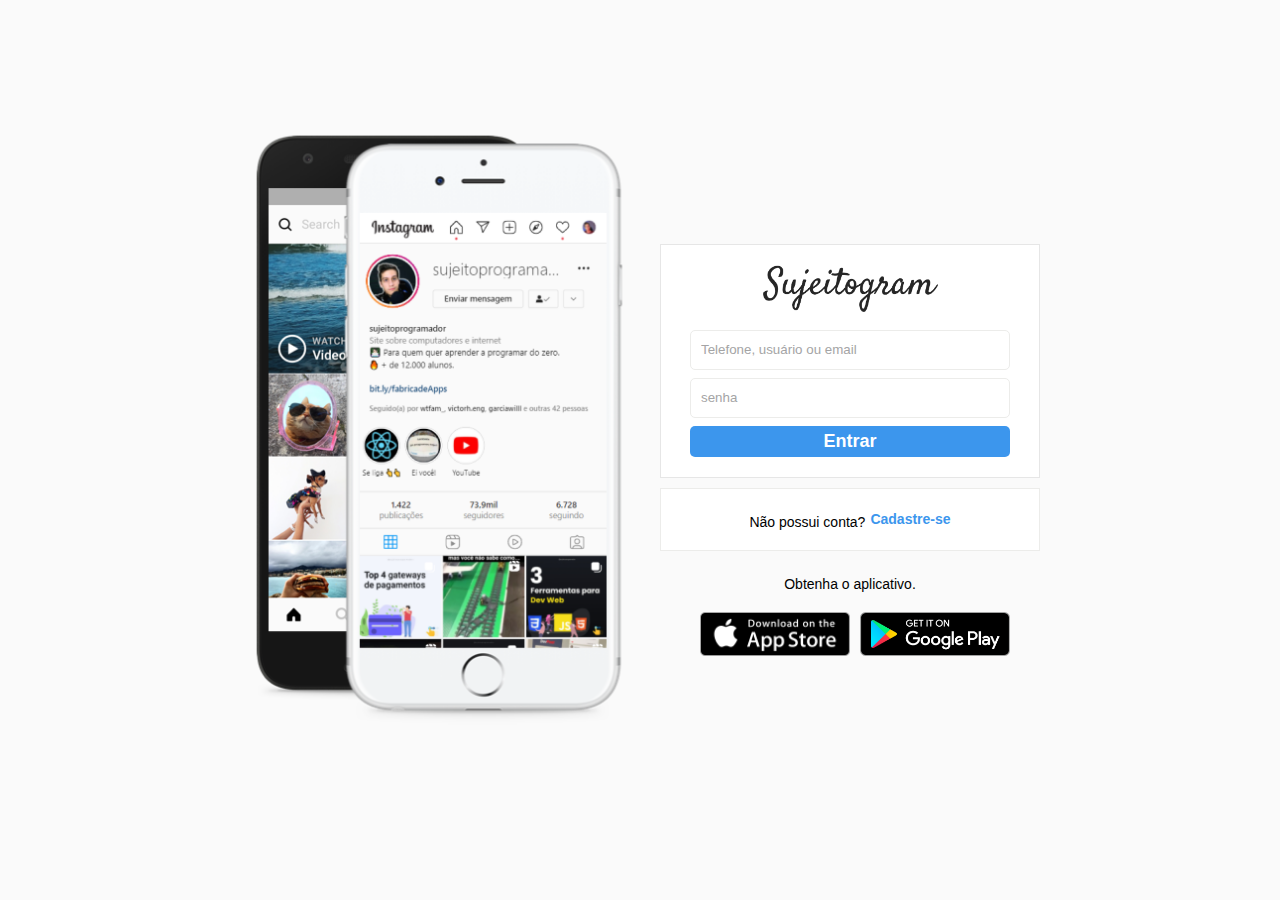
==== index.html @ b694ae7a "first commit" ====
<!DOCTYPE html>
<html lang="pt-br">

<head>
  <meta charset="UTF-8">
  <meta name="viewport" content="width=device-width, initial-scale=1.0">
  <link rel="stylesheet" href="style.css" />
  <title>Jessicagram - Rede social</title>
</head>

<body>
  <div class="wrapper">
    <div class="container">
      <div class="column left">

      </div>

      <div class="column right">
        <div class="login-panel">
          <div class="logo">
            <img src="assets/logo.png" alt="">
          </div>
          <form>
            <input type="text" placeholder="Telefone, usuário ou email" name="username" />
            <input type="password" placeholder="senha" name="password" />
            <input type="submit" value="Entrar" />
          </form>
        </div>
        <div class="create-download">
          <div class="create">
            <p>Não possui conta?</p>
            <a href="#">Cadastre-se</a>
          </div>
          <p>Obtenha o aplicativo.</p>
          <div class="app-store">
            <img src="assets/appstore.png" alt="">
            <img src="assets/googleplay.png" alt="">
          </div>
        </div>
      </div>
    </div>

  </div>
</body>

</html>
---- style.css ----
* {
  margin: 0;
  padding: 0;
  outline: 0;
  box-sizing: border-box;
}

a {
  text-decoration: none;
  color: #3c96ed;
}

body {
  background-color: #fafafa;
  height: 100%;
  width: 100%;
  font-family: Arial, Helvetica, sans-serif;
  font-size: 14px;
  line-height: 16px;
}

.wrapper {
  height: 100vh;
}

.container {
  margin: 0 auto;
  min-height: 100%;
  display: flex;
  align-items: center;
  width: 800px;
}

.column {
  flex-grow: 1;
  width: 50%;
}

.left {
  background-image: url(assets/main-foto.png);
  background-size: 450px;
  height: 600px;
  background-repeat: no-repeat;
  background-position: center;
  margin-bottom: 50px;
}

.right {
  padding-left: 20px;
}

.login-panel {
  background-color: #fff;
  border: 1px solid #e6e6e6;
  text-align: center;
  padding: 20px 0;
}

.logo img {
  justify-items: center;
  width: 175px;
}

form {
  display: flex;
  flex-direction: column;
  align-items: center;
  justify-content: center;
}

input[type="text"],
input[type="password"] {
  height: 40px;
  border-radius: 5px;
  background-color: #fff;
  border: 1px solid rgb(236, 236, 234);
  width: 320px;
  padding: 10px;
  margin-top: 15px;
}

input[type="password"] {
  margin-top: 8px;
}

input[type="text"]::placeholder,
input[type="password"]::placeholder {
  color: rgb(164, 164, 165);
}

input[type="text"]:focus,
input[type="password"]:focus {
  border: 1px solid #a1a1a1;
}

input[type="submit"] {
  background-color: #3c96ed;
  font-size: 18px;
  margin-top: 8px;
  border-radius: 5px;
  width: 320px;
  padding: 5px;
  border: 0;
  color: #fff;
  font-weight: bold;
  cursor: pointer;
}

.create {
  background-color: #fff;
  margin-top: 10px;
  border: 1px solid rgb(236, 236, 234);
  display: flex;
  align-items: center;
  justify-content: center;
}

.create a {
  margin-left: 5px;
  font-weight: bold;
  user-select: none;
}

.create-download p {
  text-align: center;
  margin-top: 25px;
  margin-bottom: 20px;
}

.app-store img {
  width: 150px;
  margin-left: 10px;
}

.app-store {
  display: flex;
  justify-content: center;
  cursor: pointer;
}
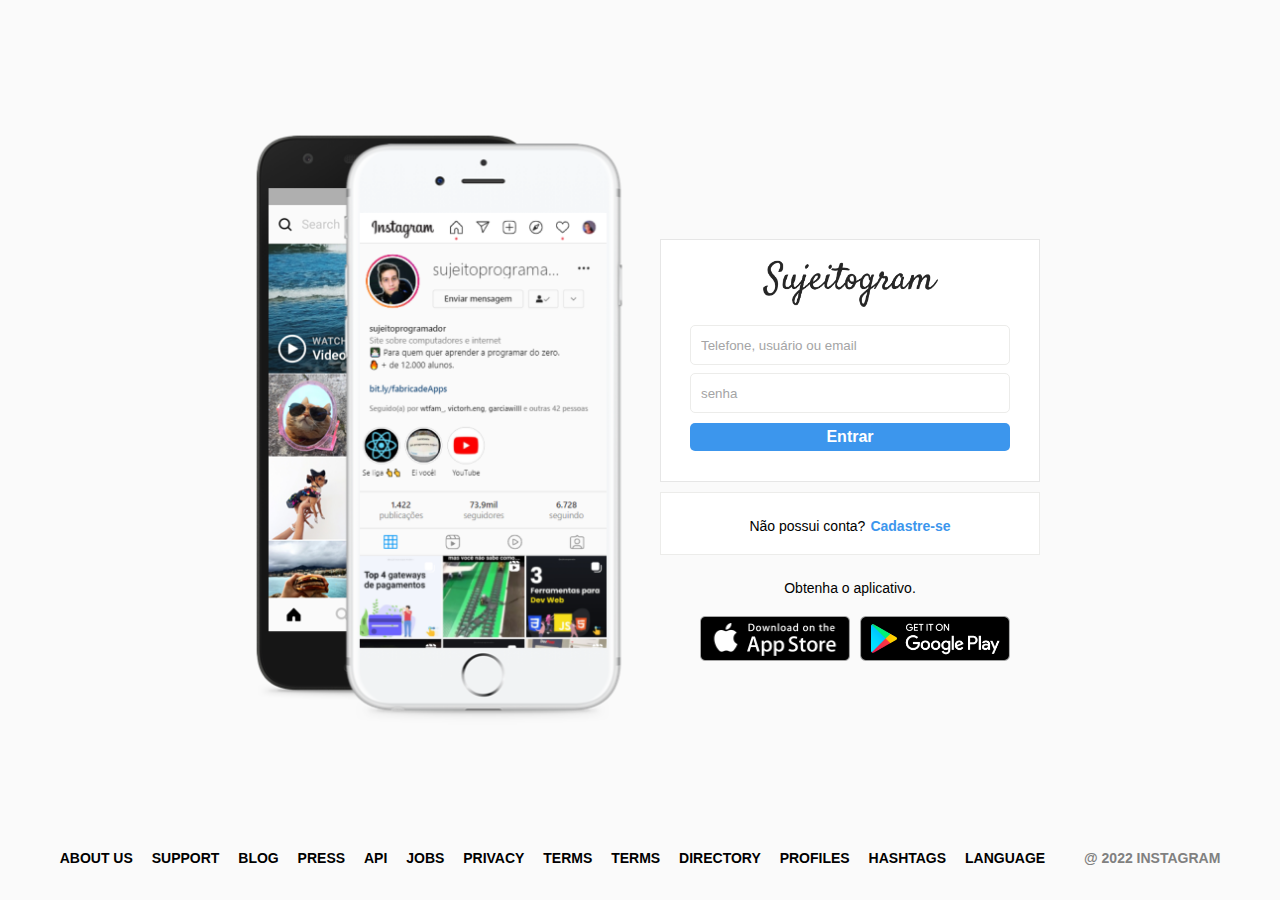
==== commit 7a4398b0: "add responsiveness" ====
--- a/index.html
+++ b/index.html
@@ -9,16 +9,14 @@
 </head>
 
 <body>
-  <div class="wrapper">
-    <div class="container">
+  <div id="wrapper">
+    <div id="container">
       <div class="column left">
-
       </div>
-
       <div class="column right">
         <div class="login-panel">
           <div class="logo">
-            <img src="assets/logo.png" alt="">
+            <img class="logo-img" src="assets/logo.png" alt="">
           </div>
           <form>
             <input type="text" placeholder="Telefone, usuário ou email" name="username" />
@@ -29,7 +27,7 @@
         <div class="create-download">
           <div class="create">
             <p>Não possui conta?</p>
-            <a href="#">Cadastre-se</a>
+            <a href="signup.html">Cadastre-se</a>
           </div>
           <p>Obtenha o aplicativo.</p>
           <div class="app-store">
@@ -39,8 +37,24 @@
         </div>
       </div>
     </div>
+    <footer>
+      <a href="#">ABOUT US</a>
+      <a href="#">SUPPORT</a>
+      <a href="#">BLOG</a>
+      <a href="#">PRESS</a>
+      <a href="#">API</a>
+      <a href="#">JOBS</a>
+      <a href="#">PRIVACY</a>
+      <a href="#">TERMS</a>
+      <a href="#">TERMS</a>
+      <a href="#">DIRECTORY</a>
+      <a href="#">PROFILES</a>
+      <a href="#">HASHTAGS</a>
+      <a href="#">LANGUAGE</a>
+      <p>@ 2022 INSTAGRAM</p>
+    </footer>
+  </div>
 
-  </div>
 </body>
 
 </html>--- a/style.css
+++ b/style.css
@@ -19,11 +19,11 @@
   line-height: 16px;
 }
 
-.wrapper {
+#wrapper {
   height: 100vh;
 }
 
-.container {
+#container {
   margin: 0 auto;
   min-height: 100%;
   display: flex;
@@ -56,7 +56,7 @@
   padding: 20px 0;
 }
 
-.logo img {
+.logo-img {
   justify-items: center;
   width: 175px;
 }
@@ -95,8 +95,9 @@
 
 input[type="submit"] {
   background-color: #3c96ed;
-  font-size: 18px;
-  margin-top: 8px;
+  font-size: 16px;
+  margin-bottom: 10px;
+  margin-top: 10px;
   border-radius: 5px;
   width: 320px;
   padding: 5px;
@@ -117,6 +118,7 @@
 
 .create a {
   margin-left: 5px;
+  padding-top: 5px;
   font-weight: bold;
   user-select: none;
 }
@@ -137,3 +139,117 @@
   justify-content: center;
   cursor: pointer;
 }
+
+footer {
+  text-align: center;
+  height: 50px;
+  margin-top: -50px;
+}
+
+footer a {
+  margin-right: 15px;
+  color: #000;
+  font-weight: bold;
+}
+
+footer p {
+  display: inline-block;
+  font-size: 14px;
+  font-weight: bold;
+  color: grey;
+  text-transform: uppercase;
+  padding-left: 20px;
+}
+
+#container-signup {
+  margin: 0 auto;
+  min-height: 100%;
+  display: flex;
+  align-items: center;
+  max-width: 400px;
+}
+
+.message {
+  text-align: center;
+  font-size: 17px;
+  color: #8e8e8e;
+  font-weight: bold;
+  line-height: 20px;
+  margin: 10px 80px;
+}
+
+.cta-button {
+  background-color: #3c96ed;
+  font-size: 14px;
+  margin-top: 8px;
+  border-radius: 5px;
+  width: 320px;
+  padding: 10px 5px;
+  border: 0;
+  color: #fff;
+  font-weight: bold;
+  cursor: pointer;
+}
+
+.divisor {
+  display: flex;
+  align-items: center;
+  justify-content: center;
+  padding-top: 15px;
+}
+
+.divisor-text {
+  font-weight: bold;
+  color: #8e8e8e;
+  margin: 0 2.5%;
+}
+
+.line {
+  height: 1px;
+  background-color: #e6e6e6;
+  width: 35%;
+}
+
+@media (max-width: 850px) {
+  .left {
+    display: none;
+  }
+
+  #container {
+    max-width: 90%;
+  }
+
+  #container-signup {
+    width: 90%;
+  }
+}
+
+@media (max-width: 450px) {
+  .message {
+    font-size: 14px;
+    margin: 5px 40px;
+  }
+
+  .cta-button {
+    width: 80%;
+  }
+
+  input[type="text"],
+  input[type="password"],
+  input[type="submit"] {
+    width: 80%;
+  }
+
+  footer {
+    flex-direction: column;
+    align-items: center;
+    justify-content: center;
+    margin-bottom: 20px;
+  }
+
+  footer a {
+    font-size: 12px;
+    margin: 0;
+    margin-bottom: 10px;
+  }
+}
